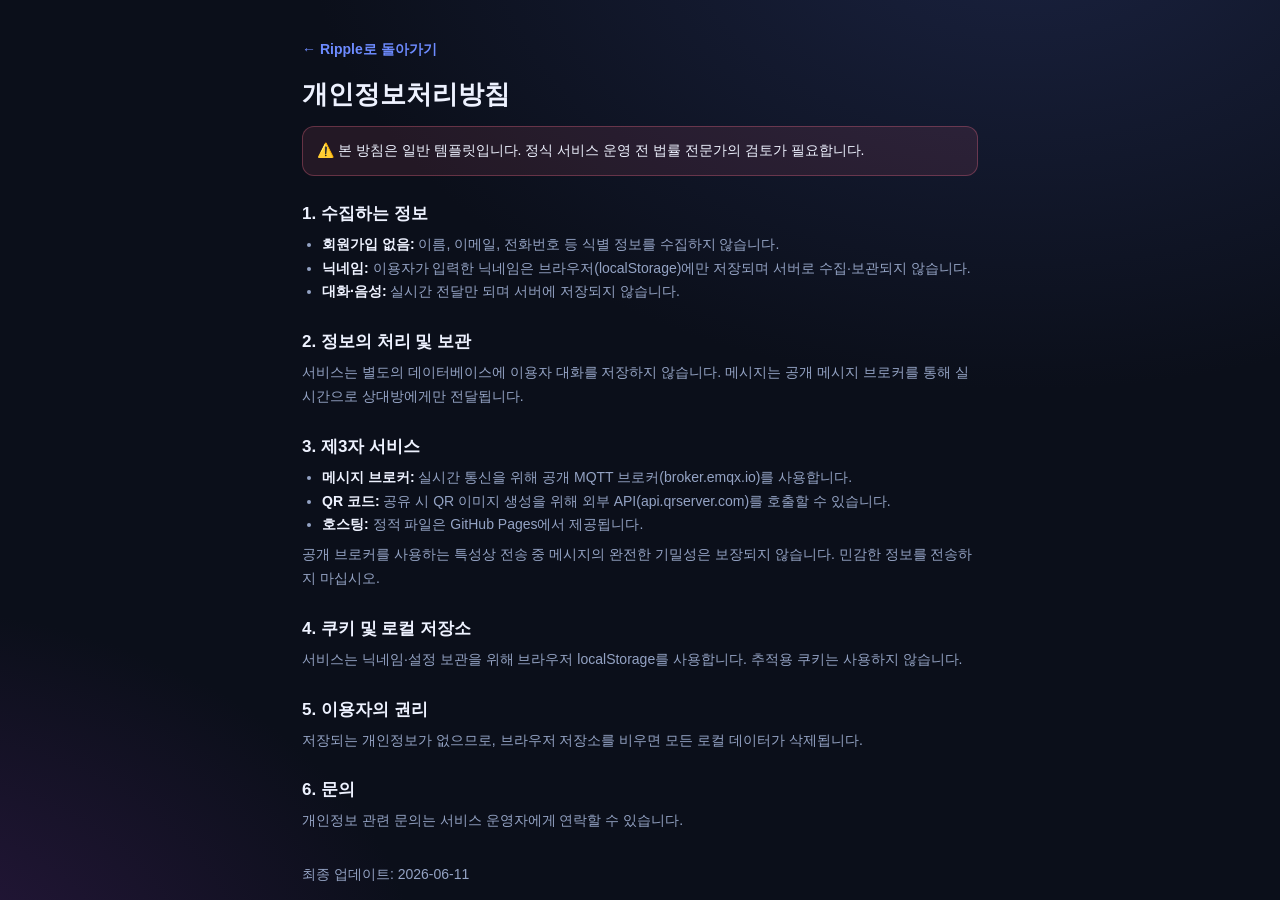
==== privacy.html @ 05e5c41f "사이클 #4: 이용약관·개인정보처리방침 페이지 + 푸터 링크 + sitemap 갱신" ====
<!DOCTYPE html>
<html lang="ko">
<head>
  <meta charset="UTF-8" />
  <meta name="viewport" content="width=device-width, initial-scale=1.0" />
  <title>개인정보처리방침 · Ripple</title>
  <meta name="robots" content="index, follow" />
  <link rel="stylesheet" href="styles.css" />
</head>
<body>
  <main class="legal">
    <a class="legal-back" href="./">← Ripple로 돌아가기</a>
    <h1>개인정보처리방침</h1>
    <p class="legal-note">⚠️ 본 방침은 일반 템플릿입니다. 정식 서비스 운영 전 법률 전문가의 검토가 필요합니다.</p>

    <h2>1. 수집하는 정보</h2>
    <ul>
      <li><strong>회원가입 없음:</strong> 이름, 이메일, 전화번호 등 식별 정보를 수집하지 않습니다.</li>
      <li><strong>닉네임:</strong> 이용자가 입력한 닉네임은 브라우저(localStorage)에만 저장되며 서버로 수집·보관되지 않습니다.</li>
      <li><strong>대화·음성:</strong> 실시간 전달만 되며 서버에 저장되지 않습니다.</li>
    </ul>

    <h2>2. 정보의 처리 및 보관</h2>
    <p>서비스는 별도의 데이터베이스에 이용자 대화를 저장하지 않습니다. 메시지는 공개 메시지 브로커를 통해 실시간으로 상대방에게만 전달됩니다.</p>

    <h2>3. 제3자 서비스</h2>
    <ul>
      <li><strong>메시지 브로커:</strong> 실시간 통신을 위해 공개 MQTT 브로커(broker.emqx.io)를 사용합니다.</li>
      <li><strong>QR 코드:</strong> 공유 시 QR 이미지 생성을 위해 외부 API(api.qrserver.com)를 호출할 수 있습니다.</li>
      <li><strong>호스팅:</strong> 정적 파일은 GitHub Pages에서 제공됩니다.</li>
    </ul>
    <p>공개 브로커를 사용하는 특성상 전송 중 메시지의 완전한 기밀성은 보장되지 않습니다. 민감한 정보를 전송하지 마십시오.</p>

    <h2>4. 쿠키 및 로컬 저장소</h2>
    <p>서비스는 닉네임·설정 보관을 위해 브라우저 localStorage를 사용합니다. 추적용 쿠키는 사용하지 않습니다.</p>

    <h2>5. 이용자의 권리</h2>
    <p>저장되는 개인정보가 없으므로, 브라우저 저장소를 비우면 모든 로컬 데이터가 삭제됩니다.</p>

    <h2>6. 문의</h2>
    <p>개인정보 관련 문의는 서비스 운영자에게 연락할 수 있습니다.</p>

    <p class="legal-updated">최종 업데이트: 2026-06-11</p>
  </main>
</body>
</html>
---- styles.css ----
:root {
  --bg: #0b0f1a;
  --bg-soft: #131a2b;
  --surface: rgba(255, 255, 255, 0.04);
  --surface-2: rgba(255, 255, 255, 0.07);
  --border: rgba(255, 255, 255, 0.09);
  --text: #eef2ff;
  --text-dim: #94a3c4;
  --accent: #6d8bff;
  --accent-2: #b06dff;
  --accent-grad: linear-gradient(135deg, #6d8bff 0%, #b06dff 100%);
  --bubble-me: linear-gradient(135deg, #5b78ff 0%, #9b5bff 100%);
  --bubble-other: rgba(255, 255, 255, 0.06);
  --danger: #ff6d8b;
  --ok: #46e8a0;
  --shadow: 0 18px 50px rgba(0, 0, 0, 0.45);
  --radius: 18px;
}

* { box-sizing: border-box; margin: 0; padding: 0; }

html, body {
  height: 100%;
}
/* 모바일 브라우저 UI/키보드로 인한 잘림 방지 */
@supports (height: 100dvh) {
  html, body { height: 100dvh; }
}

body {
  font-family: "Pretendard", -apple-system, BlinkMacSystemFont, "Segoe UI", Roboto, "Helvetica Neue", "Apple SD Gothic Neo", "Malgun Gothic", sans-serif;
  background: radial-gradient(1200px 800px at 80% -10%, #1a2240 0%, transparent 60%),
              radial-gradient(1000px 700px at -10% 110%, #2a1840 0%, transparent 55%),
              var(--bg);
  color: var(--text);
  -webkit-font-smoothing: antialiased;
  overflow: hidden;
}

.hidden { display: none !important; }

/* ===== 배경 장식 ===== */
.bg-orbs { position: fixed; inset: 0; overflow: hidden; z-index: 0; pointer-events: none; }
.orb { position: absolute; border-radius: 50%; filter: blur(90px); opacity: 0.5; animation: float 16s ease-in-out infinite; }
.orb-1 { width: 380px; height: 380px; background: #4f6bff; top: -80px; left: -60px; }
.orb-2 { width: 420px; height: 420px; background: #a14fff; bottom: -120px; right: -80px; animation-delay: -5s; }
.orb-3 { width: 300px; height: 300px; background: #2dd4bf; top: 40%; left: 60%; animation-delay: -9s; opacity: 0.3; }
@keyframes float {
  0%, 100% { transform: translate(0, 0) scale(1); }
  50% { transform: translate(30px, -40px) scale(1.08); }
}

/* ===== 입장 화면 ===== */
.join-screen {
  position: relative; z-index: 1;
  height: 100%;
  display: grid; place-items: center;
  padding: 24px;
}

.join-card {
  width: 100%; max-width: 420px;
  background: rgba(17, 23, 41, 0.72);
  backdrop-filter: blur(22px);
  -webkit-backdrop-filter: blur(22px);
  border: 1px solid var(--border);
  border-radius: 26px;
  padding: 36px 30px 28px;
  box-shadow: var(--shadow);
  animation: pop 0.5s cubic-bezier(0.2, 0.9, 0.3, 1.2);
}
@keyframes pop { from { opacity: 0; transform: translateY(18px) scale(0.96); } to { opacity: 1; transform: none; } }

.brand { text-align: center; margin-bottom: 26px; }
.brand-logo {
  width: 68px; height: 68px; margin: 0 auto 12px;
  display: grid; place-items: center;
  font-size: 34px;
  background: var(--accent-grad);
  border-radius: 22px;
  box-shadow: 0 10px 30px rgba(109, 139, 255, 0.45);
  animation: bob 3s ease-in-out infinite;
}
@keyframes bob { 0%,100%{ transform: translateY(0);} 50%{ transform: translateY(-6px);} }
.brand h1 { font-size: 30px; letter-spacing: -0.5px; background: var(--accent-grad); -webkit-background-clip: text; background-clip: text; color: transparent; }
.tagline { color: var(--text-dim); font-size: 14px; margin-top: 6px; }

.join-form { display: flex; flex-direction: column; gap: 16px; }
.field { display: flex; flex-direction: column; gap: 7px; }
.field span { font-size: 13px; color: var(--text-dim); font-weight: 600; padding-left: 4px; }
.field input {
  width: 100%;
  background: var(--surface);
  border: 1px solid var(--border);
  border-radius: 14px;
  padding: 14px 16px;
  color: var(--text);
  font-size: 15px;
  transition: border-color 0.2s, background 0.2s, box-shadow 0.2s;
}
.field input::placeholder { color: #5d6b8c; }
.field input:focus {
  outline: none;
  border-color: var(--accent);
  background: var(--surface-2);
  box-shadow: 0 0 0 4px rgba(109, 139, 255, 0.15);
}

.avatar-preview {
  display: flex; align-items: center; gap: 14px;
  background: var(--surface);
  border: 1px solid var(--border);
  border-radius: 14px;
  padding: 12px 14px;
}
.avatar-bubble {
  width: 46px; height: 46px; flex-shrink: 0;
  border-radius: 50%;
  display: grid; place-items: center;
  font-weight: 700; font-size: 19px; color: #fff;
  background: #444;
}
.avatar-hint { display: flex; flex-direction: column; line-height: 1.4; }
.avatar-hint strong { font-size: 15px; }
.avatar-hint span { font-size: 12px; color: var(--text-dim); }

.btn-primary {
  margin-top: 4px;
  display: flex; align-items: center; justify-content: center; gap: 8px;
  background: var(--accent-grad);
  color: #fff; font-weight: 700; font-size: 16px;
  border: none; border-radius: 14px;
  padding: 15px;
  cursor: pointer;
  transition: transform 0.12s, box-shadow 0.2s, filter 0.2s;
  box-shadow: 0 10px 26px rgba(109, 139, 255, 0.35);
}
.btn-primary:hover { transform: translateY(-2px); filter: brightness(1.06); }
.btn-primary:active { transform: translateY(0); }

.suggestions {
  margin-top: 22px;
  display: flex; flex-wrap: wrap; gap: 8px; align-items: center;
  font-size: 13px; color: var(--text-dim);
}
.chip {
  background: var(--surface); border: 1px solid var(--border);
  color: var(--text); border-radius: 999px;
  padding: 7px 14px; font-size: 13px; cursor: pointer;
  transition: background 0.18s, border-color 0.18s, transform 0.1s;
}
.chip:hover { background: var(--surface-2); border-color: var(--accent); transform: translateY(-1px); }

.footnote { margin-top: 22px; text-align: center; font-size: 12px; color: #5d6b8c; }

/* ===== 채팅 화면 ===== */
.chat-screen {
  position: relative; z-index: 1;
  height: 100%;
  display: flex; flex-direction: column;
  max-width: 820px; margin: 0 auto;
}

.chat-header {
  display: flex; align-items: center; gap: 12px;
  padding: 14px 16px;
  background: rgba(13, 18, 33, 0.7);
  backdrop-filter: blur(20px);
  -webkit-backdrop-filter: blur(20px);
  border-bottom: 1px solid var(--border);
}
.room-meta { flex: 1; min-width: 0; }
.room-meta h2 { font-size: 17px; font-weight: 700; white-space: nowrap; overflow: hidden; text-overflow: ellipsis; }
.presence { display: flex; align-items: center; gap: 7px; font-size: 12.5px; color: var(--text-dim); margin-top: 2px; }
.dot { width: 8px; height: 8px; border-radius: 50%; background: #f59e0b; flex-shrink: 0; transition: background 0.3s; }
.dot.online { background: var(--ok); box-shadow: 0 0 8px var(--ok); }
.dot.offline { background: var(--danger); }
.header-actions { display: flex; gap: 4px; }

.icon-btn {
  width: 40px; height: 40px; flex-shrink: 0;
  display: grid; place-items: center;
  background: transparent; border: none; border-radius: 12px;
  color: var(--text-dim); cursor: pointer; font-size: 19px;
  transition: background 0.15s, color 0.15s, transform 0.1s;
}
.icon-btn:hover { background: var(--surface-2); color: var(--text); }
.icon-btn:active { transform: scale(0.92); }

/* ===== 메시지 영역 ===== */
.messages {
  flex: 1;
  overflow-y: auto;
  padding: 18px 16px 8px;
  display: flex; flex-direction: column; gap: 4px;
  scroll-behavior: smooth;
}
.messages::-webkit-scrollbar { width: 8px; }
.messages::-webkit-scrollbar-thumb { background: rgba(255,255,255,0.1); border-radius: 8px; }

.msg-row { display: flex; gap: 10px; margin-top: 12px; align-items: flex-end; animation: msgIn 0.28s cubic-bezier(0.2,0.8,0.3,1); }
@keyframes msgIn { from { opacity: 0; transform: translateY(8px); } to { opacity: 1; transform: none; } }
.msg-row.grouped { margin-top: 2px; }

.msg-avatar {
  width: 36px; height: 36px; flex-shrink: 0;
  border-radius: 50%;
  display: grid; place-items: center;
  font-weight: 700; font-size: 14px; color: #fff;
}
.msg-avatar.spacer { background: transparent !important; }

.msg-body { display: flex; flex-direction: column; max-width: 74%; }
.msg-name { font-size: 12.5px; color: var(--text-dim); margin: 0 0 4px 4px; font-weight: 600; }
.bubble {
  background: var(--bubble-other);
  border: 1px solid var(--border);
  padding: 10px 14px;
  border-radius: 16px;
  border-top-left-radius: 5px;
  font-size: 14.5px; line-height: 1.5;
  word-break: break-word; white-space: pre-wrap;
  position: relative;
}
.msg-time { font-size: 10.5px; color: #5d6b8c; margin: 4px 0 0 6px; align-self: flex-start; }

/* 내 메시지 */
.msg-row.me { flex-direction: row-reverse; }
.msg-row.me .msg-body { align-items: flex-end; }
.msg-row.me .bubble {
  background: var(--bubble-me);
  border: none;
  border-top-left-radius: 16px;
  border-top-right-radius: 5px;
  color: #fff;
  box-shadow: 0 4px 14px rgba(109, 139, 255, 0.3);
}
.msg-row.me .msg-time { align-self: flex-end; margin: 4px 6px 0 0; }

/* 시스템 메시지 */
.sys-msg {
  align-self: center;
  background: var(--surface);
  border: 1px solid var(--border);
  color: var(--text-dim);
  font-size: 12.5px;
  padding: 6px 14px;
  border-radius: 999px;
  margin: 10px 0;
}

.empty-state {
  margin: auto; text-align: center; color: var(--text-dim); padding: 30px;
}
.empty-state .big { font-size: 46px; margin-bottom: 12px; }
.empty-state p { font-size: 14px; line-height: 1.6; }

/* ===== 타이핑 표시 ===== */
.typing-indicator {
  display: flex; align-items: center; gap: 8px;
  padding: 2px 20px 6px; font-size: 12.5px; color: var(--text-dim);
  height: 22px;
}
.typing-dots { display: inline-flex; gap: 3px; }
.typing-dots i { width: 6px; height: 6px; border-radius: 50%; background: var(--accent); animation: blink 1.3s infinite both; }
.typing-dots i:nth-child(2) { animation-delay: 0.2s; }
.typing-dots i:nth-child(3) { animation-delay: 0.4s; }
@keyframes blink { 0%, 60%, 100% { opacity: 0.25; transform: translateY(0); } 30% { opacity: 1; transform: translateY(-3px); } }

/* ===== 입력창 ===== */
.composer {
  position: relative;
  display: flex; align-items: center; gap: 8px;
  padding: 12px 14px calc(12px + env(safe-area-inset-bottom));
  background: rgba(13, 18, 33, 0.8);
  backdrop-filter: blur(20px);
  -webkit-backdrop-filter: blur(20px);
  border-top: 1px solid var(--border);
}
#message-input {
  flex: 1;
  background: var(--surface);
  border: 1px solid var(--border);
  border-radius: 999px;
  padding: 13px 18px;
  color: var(--text); font-size: 15px;
  transition: border-color 0.2s, box-shadow 0.2s;
}
#message-input::placeholder { color: #5d6b8c; }
#message-input:focus { outline: none; border-color: var(--accent); box-shadow: 0 0 0 4px rgba(109,139,255,0.13); }

.send-btn {
  width: 46px; height: 46px; flex-shrink: 0;
  display: grid; place-items: center;
  background: var(--accent-grad); color: #fff;
  border: none; border-radius: 50%; cursor: pointer;
  transition: transform 0.12s, filter 0.2s, opacity 0.2s;
  box-shadow: 0 6px 18px rgba(109,139,255,0.4);
}
.send-btn:hover { filter: brightness(1.08); transform: scale(1.05); }
.send-btn:active { transform: scale(0.92); }
.send-btn:disabled { opacity: 0.4; cursor: default; box-shadow: none; }

/* ===== 이모지 패널 ===== */
.emoji-panel {
  position: absolute;
  bottom: calc(100% + 8px); left: 12px;
  width: 280px; max-height: 220px; overflow-y: auto;
  background: rgba(20, 26, 45, 0.96);
  backdrop-filter: blur(18px);
  border: 1px solid var(--border);
  border-radius: 16px;
  padding: 10px;
  display: grid; grid-template-columns: repeat(7, 1fr); gap: 2px;
  box-shadow: var(--shadow);
  animation: pop 0.18s ease;
}
.emoji-panel button {
  background: transparent; border: none; cursor: pointer;
  font-size: 22px; padding: 6px; border-radius: 10px;
  transition: background 0.12s, transform 0.1s;
}
.emoji-panel button:hover { background: var(--surface-2); transform: scale(1.18); }

/* ===== 토스트 ===== */
.toast {
  position: fixed; left: 50%; bottom: 90px;
  transform: translateX(-50%) translateY(20px);
  background: rgba(20, 26, 45, 0.96);
  border: 1px solid var(--border);
  color: var(--text);
  padding: 12px 22px; border-radius: 999px;
  font-size: 14px; font-weight: 600;
  box-shadow: var(--shadow);
  opacity: 0; pointer-events: none;
  transition: opacity 0.25s, transform 0.25s;
  z-index: 50;
}
.toast.show { opacity: 1; transform: translateX(-50%) translateY(0); }

/* ===== 공유 모달 ===== */
.modal-overlay {
  position: fixed; inset: 0; z-index: 60;
  background: rgba(5, 8, 16, 0.66);
  backdrop-filter: blur(6px);
  display: grid; place-items: center;
  padding: 20px;
  animation: fadeIn 0.2s ease;
}
@keyframes fadeIn { from { opacity: 0; } to { opacity: 1; } }
.modal-card {
  position: relative;
  width: 100%; max-width: 380px;
  background: rgba(19, 26, 43, 0.97);
  border: 1px solid var(--border);
  border-radius: 22px;
  padding: 26px 24px 22px;
  box-shadow: var(--shadow);
  animation: pop 0.32s cubic-bezier(0.2, 0.9, 0.3, 1.2);
  text-align: center;
}
.modal-close {
  position: absolute; top: 12px; right: 14px;
  background: none; border: none; color: var(--text-dim);
  font-size: 28px; line-height: 1; cursor: pointer;
}
.modal-close:hover { color: var(--text); }
.modal-card h3 { font-size: 20px; margin-bottom: 6px; }
.modal-sub { font-size: 13.5px; color: var(--text-dim); margin-bottom: 18px; }
.modal-sub strong { color: var(--accent); }

.qr-wrap {
  width: 176px; height: 176px; margin: 0 auto 18px;
  background: #fff; border-radius: 16px;
  display: grid; place-items: center;
  box-shadow: 0 8px 22px rgba(0,0,0,0.3);
}
.qr-wrap img { display: block; border-radius: 8px; }

.link-box {
  display: flex; gap: 8px; margin-bottom: 16px;
}
.link-box input {
  flex: 1; min-width: 0;
  background: var(--surface); border: 1px solid var(--border);
  border-radius: 12px; padding: 11px 13px;
  color: var(--text); font-size: 13px;
}
.link-box input:focus { outline: none; border-color: var(--accent); }
.copy-btn {
  background: var(--accent-grad); color: #fff; font-weight: 700;
  border: none; border-radius: 12px; padding: 11px 16px;
  cursor: pointer; font-size: 14px; white-space: nowrap;
  transition: filter 0.15s, transform 0.1s;
}
.copy-btn:hover { filter: brightness(1.08); }
.copy-btn:active { transform: scale(0.95); }
.copy-btn.wide { width: 100%; margin-top: 8px; }

.share-targets {
  display: grid; grid-template-columns: repeat(4, 1fr); gap: 8px;
  margin-bottom: 18px;
}
.share-target {
  display: flex; flex-direction: column; align-items: center; gap: 6px;
  background: var(--surface); border: 1px solid var(--border);
  border-radius: 14px; padding: 12px 4px; cursor: pointer;
  color: var(--text-dim); font-size: 11.5px;
  transition: background 0.15s, transform 0.1s, border-color 0.15s;
}
.share-target:hover { background: var(--surface-2); border-color: var(--accent); transform: translateY(-2px); }
.st-icon {
  width: 38px; height: 38px; border-radius: 50%;
  display: grid; place-items: center;
  font-size: 18px; font-weight: 800; color: #fff;
}

.invite-msg { text-align: left; }
.invite-msg-label { font-size: 12px; color: var(--text-dim); font-weight: 600; padding-left: 2px; }
.invite-msg textarea {
  width: 100%; margin-top: 6px;
  background: var(--surface); border: 1px solid var(--border);
  border-radius: 12px; padding: 11px 13px;
  color: var(--text); font-size: 13px; line-height: 1.5;
  resize: none; font-family: inherit;
}
.invite-msg textarea:focus { outline: none; border-color: var(--accent); }

@media (max-width: 480px) {
  .join-card { padding: 30px 22px 24px; }
  .msg-body { max-width: 80%; }
}

/* ============ 랜덤 매칭 추가 스타일 ============ */
.ghost-link {
  display: block; width: 100%; margin-top: 14px;
  background: none; border: none; color: var(--accent);
  font-size: 13.5px; font-weight: 600; cursor: pointer; padding: 6px;
}
.ghost-link:hover { text-decoration: underline; }

.btn-ghost {
  background: var(--surface); border: 1px solid var(--border);
  color: var(--text); border-radius: 12px; padding: 12px 22px;
  font-size: 14px; font-weight: 600; cursor: pointer; margin-top: 12px;
  transition: background 0.15s, transform 0.1s;
}
.btn-ghost:hover { background: var(--surface-2); }
.btn-ghost:active { transform: scale(0.97); }

/* 매칭 중 화면 */
.search-screen {
  position: relative; z-index: 1; height: 100%;
  display: grid; place-items: center; padding: 24px; text-align: center;
}
.search-inner { display: flex; flex-direction: column; align-items: center; }
.search-inner h2 { font-size: 22px; margin-bottom: 8px; }
.search-inner p { color: var(--text-dim); font-size: 14px; max-width: 320px; line-height: 1.6; }
.radar { position: relative; width: 160px; height: 160px; margin-bottom: 28px; display: grid; place-items: center; }
.radar-ring {
  position: absolute; inset: 0; margin: auto; width: 60px; height: 60px;
  border: 2px solid var(--accent); border-radius: 50%;
  animation: radar 2.4s cubic-bezier(0.2,0.6,0.4,1) infinite; opacity: 0;
}
.radar-ring:nth-child(2) { animation-delay: 0.8s; }
.radar-ring:nth-child(3) { animation-delay: 1.6s; }
@keyframes radar {
  0% { transform: scale(0.3); opacity: 0.8; }
  100% { transform: scale(2.6); opacity: 0; }
}
.radar-core {
  width: 64px; height: 64px; border-radius: 50%;
  background: var(--accent-grad); display: grid; place-items: center;
  font-size: 28px; box-shadow: 0 8px 26px rgba(109,139,255,0.5);
  animation: bob 2.6s ease-in-out infinite; z-index: 1;
}

/* 다음 상대 버튼 */
.next-btn {
  background: var(--surface-2); border: 1px solid var(--border);
  color: var(--text); border-radius: 999px; padding: 9px 14px;
  font-size: 13px; font-weight: 700; cursor: pointer; white-space: nowrap;
  transition: background 0.15s, border-color 0.15s, transform 0.1s;
}
.next-btn:hover { background: var(--accent); border-color: var(--accent); color: #fff; }
.next-btn:active { transform: scale(0.95); }

/* 음성 메시지 버블 */
.voice-bubble { display: flex; align-items: center; gap: 10px; min-width: 170px; }
.voice-play {
  width: 34px; height: 34px; flex-shrink: 0; border-radius: 50%;
  border: none; cursor: pointer; font-size: 13px;
  background: rgba(255,255,255,0.22); color: inherit;
  display: grid; place-items: center;
}
.msg-row.me .voice-play { background: rgba(255,255,255,0.28); color: #fff; }
.voice-wave { display: flex; align-items: center; gap: 2px; flex: 1; height: 24px; }
.voice-wave i {
  width: 3px; border-radius: 2px; background: currentColor; opacity: 0.55;
  height: 30%;
}
.voice-wave i:nth-child(odd) { height: 70%; }
.voice-wave i:nth-child(3n) { height: 100%; }
.voice-wave i:nth-child(3n+1) { height: 45%; }
.voice-bubble.playing .voice-wave i { animation: wave 0.9s ease-in-out infinite; }
.voice-wave i:nth-child(2){animation-delay:.1s}.voice-wave i:nth-child(3){animation-delay:.2s}
.voice-wave i:nth-child(4){animation-delay:.3s}.voice-wave i:nth-child(5){animation-delay:.4s}
.voice-wave i:nth-child(6){animation-delay:.5s}.voice-wave i:nth-child(7){animation-delay:.6s}
@keyframes wave { 0%,100%{ transform: scaleY(0.5);} 50%{ transform: scaleY(1.2);} }
.voice-dur { font-size: 12px; opacity: 0.85; flex-shrink: 0; }

/* 녹음 바 */
.recording-bar {
  display: flex; flex-direction: column; gap: 10px;
  padding: 12px 16px calc(12px + env(safe-area-inset-bottom));
  background: rgba(13, 18, 33, 0.9); border-top: 1px solid var(--border);
}
.rec-fx { display: flex; gap: 6px; justify-content: center; flex-wrap: wrap; }
.fx-chip {
  background: var(--surface); border: 1px solid var(--border); color: var(--text-dim);
  border-radius: 999px; padding: 7px 13px; font-size: 13px; font-weight: 600; cursor: pointer;
  transition: background 0.15s, border-color 0.15s, color 0.15s, transform 0.1s;
}
.fx-chip:hover { background: var(--surface-2); }
.fx-chip:active { transform: scale(0.95); }
.fx-chip.active { background: var(--accent-grad); color: #fff; border-color: transparent; box-shadow: 0 4px 12px rgba(109,139,255,0.35); }
.rec-row { display: flex; align-items: center; gap: 12px; }
.rec-cancel, .rec-send {
  width: 42px; height: 42px; flex-shrink: 0; border-radius: 50%;
  border: none; cursor: pointer; font-size: 18px; font-weight: 700;
  display: grid; place-items: center; transition: transform 0.1s, filter 0.15s;
}
.rec-cancel { background: var(--surface-2); color: var(--text-dim); }
.rec-cancel:hover { color: var(--danger); }
.rec-send { background: var(--accent-grad); color: #fff; box-shadow: 0 6px 16px rgba(109,139,255,0.4); }
.rec-send:hover { filter: brightness(1.1); }
.rec-cancel:active, .rec-send:active { transform: scale(0.9); }
.rec-dot { width: 12px; height: 12px; border-radius: 50%; background: var(--danger); animation: pulse 1s ease-in-out infinite; flex-shrink: 0; }
@keyframes pulse { 0%,100%{ opacity: 1; transform: scale(1);} 50%{ opacity: 0.4; transform: scale(0.8);} }
.rec-time { font-variant-numeric: tabular-nums; font-weight: 700; font-size: 15px; }
.rec-hint { flex: 1; font-size: 12.5px; color: var(--text-dim); }

/* 관리자 배지 */
.admin-badge {
  position: fixed; top: 12px; right: 12px; z-index: 70;
  display: flex; align-items: center; gap: 8px;
  background: rgba(13, 18, 33, 0.92); border: 1px solid var(--border);
  border-radius: 999px; padding: 8px 14px 8px 11px;
  box-shadow: var(--shadow); font-size: 13px; backdrop-filter: blur(12px);
}
.ab-dot { width: 9px; height: 9px; border-radius: 50%; background: var(--ok); box-shadow: 0 0 8px var(--ok); animation: pulse 1.6s ease-in-out infinite; }
.ab-main strong { font-size: 15px; color: var(--ok); }
.ab-sub { color: var(--text-dim); font-size: 11.5px; border-left: 1px solid var(--border); padding-left: 8px; }

/* 상대 나감 / 작은 모달 */
.modal-card.small { max-width: 340px; }
.left-emoji { font-size: 48px; margin-bottom: 8px; animation: bob 2.5s ease-in-out infinite; }
.modal-card.small .btn-primary { margin-top: 16px; }
.modal-card.small .btn-ghost { width: 100%; }

/* 차단 버튼 */
.block-btn { color: var(--danger); border-color: rgba(255, 109, 139, 0.35); }
.block-btn:hover { background: var(--danger); border-color: var(--danger); color: #fff; }

/* 음성 변조 배지 */
.voice-fx-badge {
  display: inline-block; font-size: 11px; font-weight: 700;
  background: rgba(255,255,255,0.18); color: inherit;
  padding: 2px 8px; border-radius: 999px; margin-left: 6px;
}
.msg-row.me .voice-fx-badge { background: rgba(255,255,255,0.26); }

/* 신고 버튼 */
.report-btn { font-size: 17px; }
.report-btn:hover { background: rgba(255, 109, 139, 0.18); }

/* 약관/정책 페이지 */
.legal {
  position: relative; z-index: 1;
  max-width: 720px; margin: 0 auto; padding: 40px 22px 80px;
  height: 100%; overflow-y: auto;
}
.legal-back { display: inline-block; margin-bottom: 18px; color: var(--accent); text-decoration: none; font-size: 14px; font-weight: 600; }
.legal-back:hover { text-decoration: underline; }
.legal h1 { font-size: 26px; margin-bottom: 14px; }
.legal h2 { font-size: 17px; margin: 26px 0 8px; }
.legal p, .legal li { font-size: 14px; line-height: 1.7; color: var(--text-dim); }
.legal ul { padding-left: 20px; margin: 6px 0; }
.legal strong { color: var(--text); }
.legal-note { background: rgba(255,109,139,0.1); border: 1px solid rgba(255,109,139,0.3); border-radius: 12px; padding: 12px 14px; color: var(--text) !important; }
.legal-updated { margin-top: 30px; font-size: 12px; color: #5d6b8c; }

/* 시작화면 푸터 링크 */
.legal-links { margin-top: 12px; text-align: center; font-size: 12px; }
.legal-links a { color: var(--text-dim); text-decoration: none; }
.legal-links a:hover { color: var(--accent); text-decoration: underline; }
.legal-links span { color: #3d4a66; margin: 0 8px; }
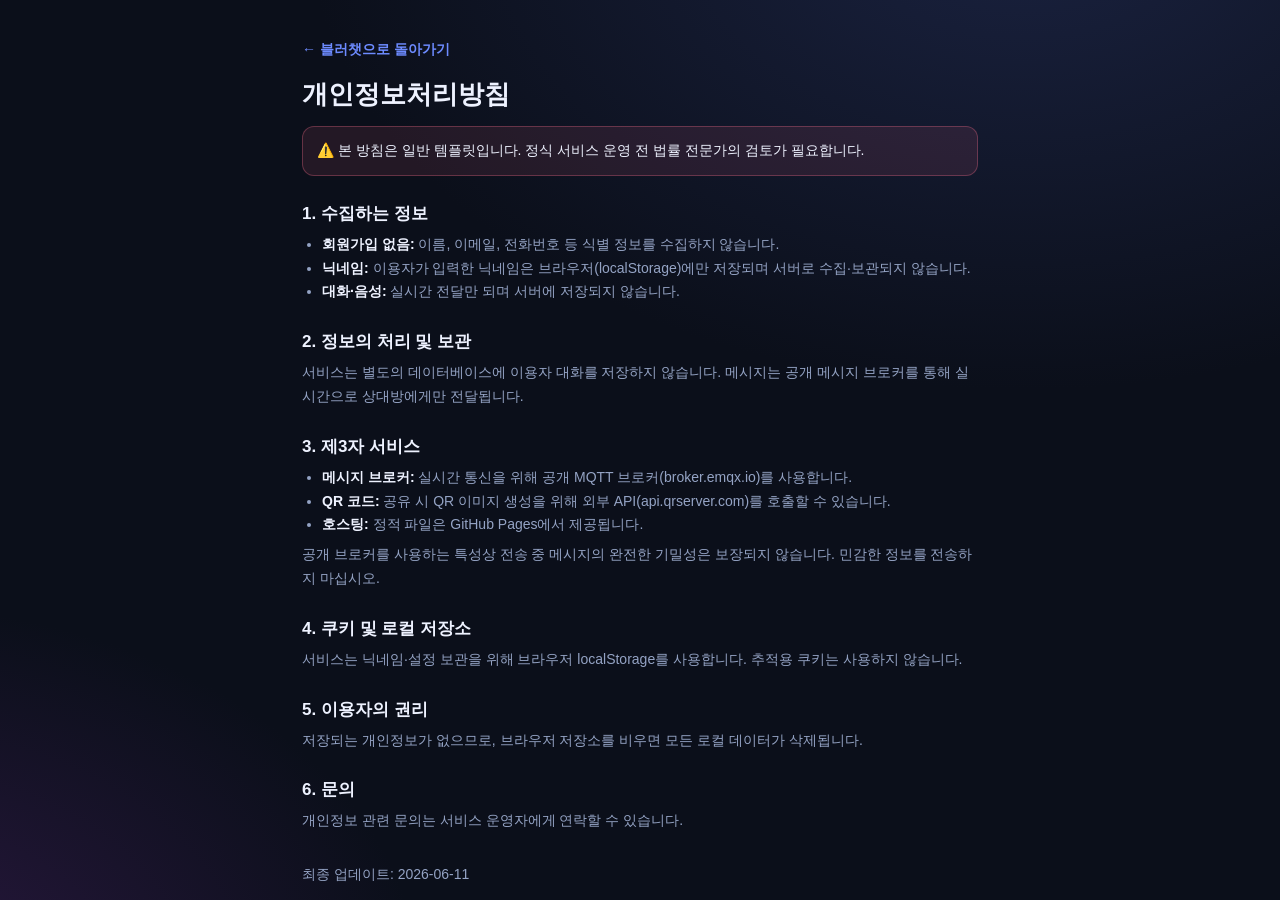
==== commit 6256b734: "리브랜딩: Ripple → 블러챗(BlurChat) - 타이틀/메타/OG/Twitter/JSON-LD/manifest 브랜드명 교체 - OG 카드(og.png) BLURCHAT, " ====
--- a/privacy.html
+++ b/privacy.html
@@ -3,13 +3,13 @@
 <head>
   <meta charset="UTF-8" />
   <meta name="viewport" content="width=device-width, initial-scale=1.0" />
-  <title>개인정보처리방침 · Ripple</title>
+  <title>개인정보처리방침 · 블러챗</title>
   <meta name="robots" content="index, follow" />
   <link rel="stylesheet" href="styles.css" />
 </head>
 <body>
   <main class="legal">
-    <a class="legal-back" href="./">← Ripple로 돌아가기</a>
+    <a class="legal-back" href="./">← 블러챗으로 돌아가기</a>
     <h1>개인정보처리방침</h1>
     <p class="legal-note">⚠️ 본 방침은 일반 템플릿입니다. 정식 서비스 운영 전 법률 전문가의 검토가 필요합니다.</p>
 
--- a/styles.css
+++ b/styles.css
@@ -595,3 +595,25 @@
 .legal-links a { color: var(--text-dim); text-decoration: none; }
 .legal-links a:hover { color: var(--accent); text-decoration: underline; }
 .legal-links span { color: #3d4a66; margin: 0 8px; }
+
+/* 백그라운드 대기 안내 */
+.search-bg-hint {
+  margin-top: 12px; font-size: 12.5px; color: var(--accent) !important;
+  background: rgba(109,139,255,0.1); border: 1px solid rgba(109,139,255,0.25);
+  border-radius: 999px; padding: 8px 16px; display: inline-block;
+}
+
+/* 골든아워 배너 */
+.golden-hour {
+  margin: 0 0 18px; padding: 11px 14px; border-radius: 14px;
+  font-size: 13px; text-align: center; line-height: 1.5;
+  background: var(--surface); border: 1px solid var(--border); color: var(--text-dim);
+}
+.golden-hour b { color: var(--text); font-variant-numeric: tabular-nums; }
+.golden-hour.active {
+  background: linear-gradient(135deg, rgba(255,140,60,0.18), rgba(255,80,120,0.18));
+  border-color: rgba(255,140,60,0.4); color: #ffd9a8;
+  animation: glowPulse 2s ease-in-out infinite;
+}
+.golden-hour.active b { color: #fff; }
+@keyframes glowPulse { 0%,100%{ box-shadow: 0 0 0 rgba(255,140,60,0); } 50%{ box-shadow: 0 0 16px rgba(255,140,60,0.35); } }
